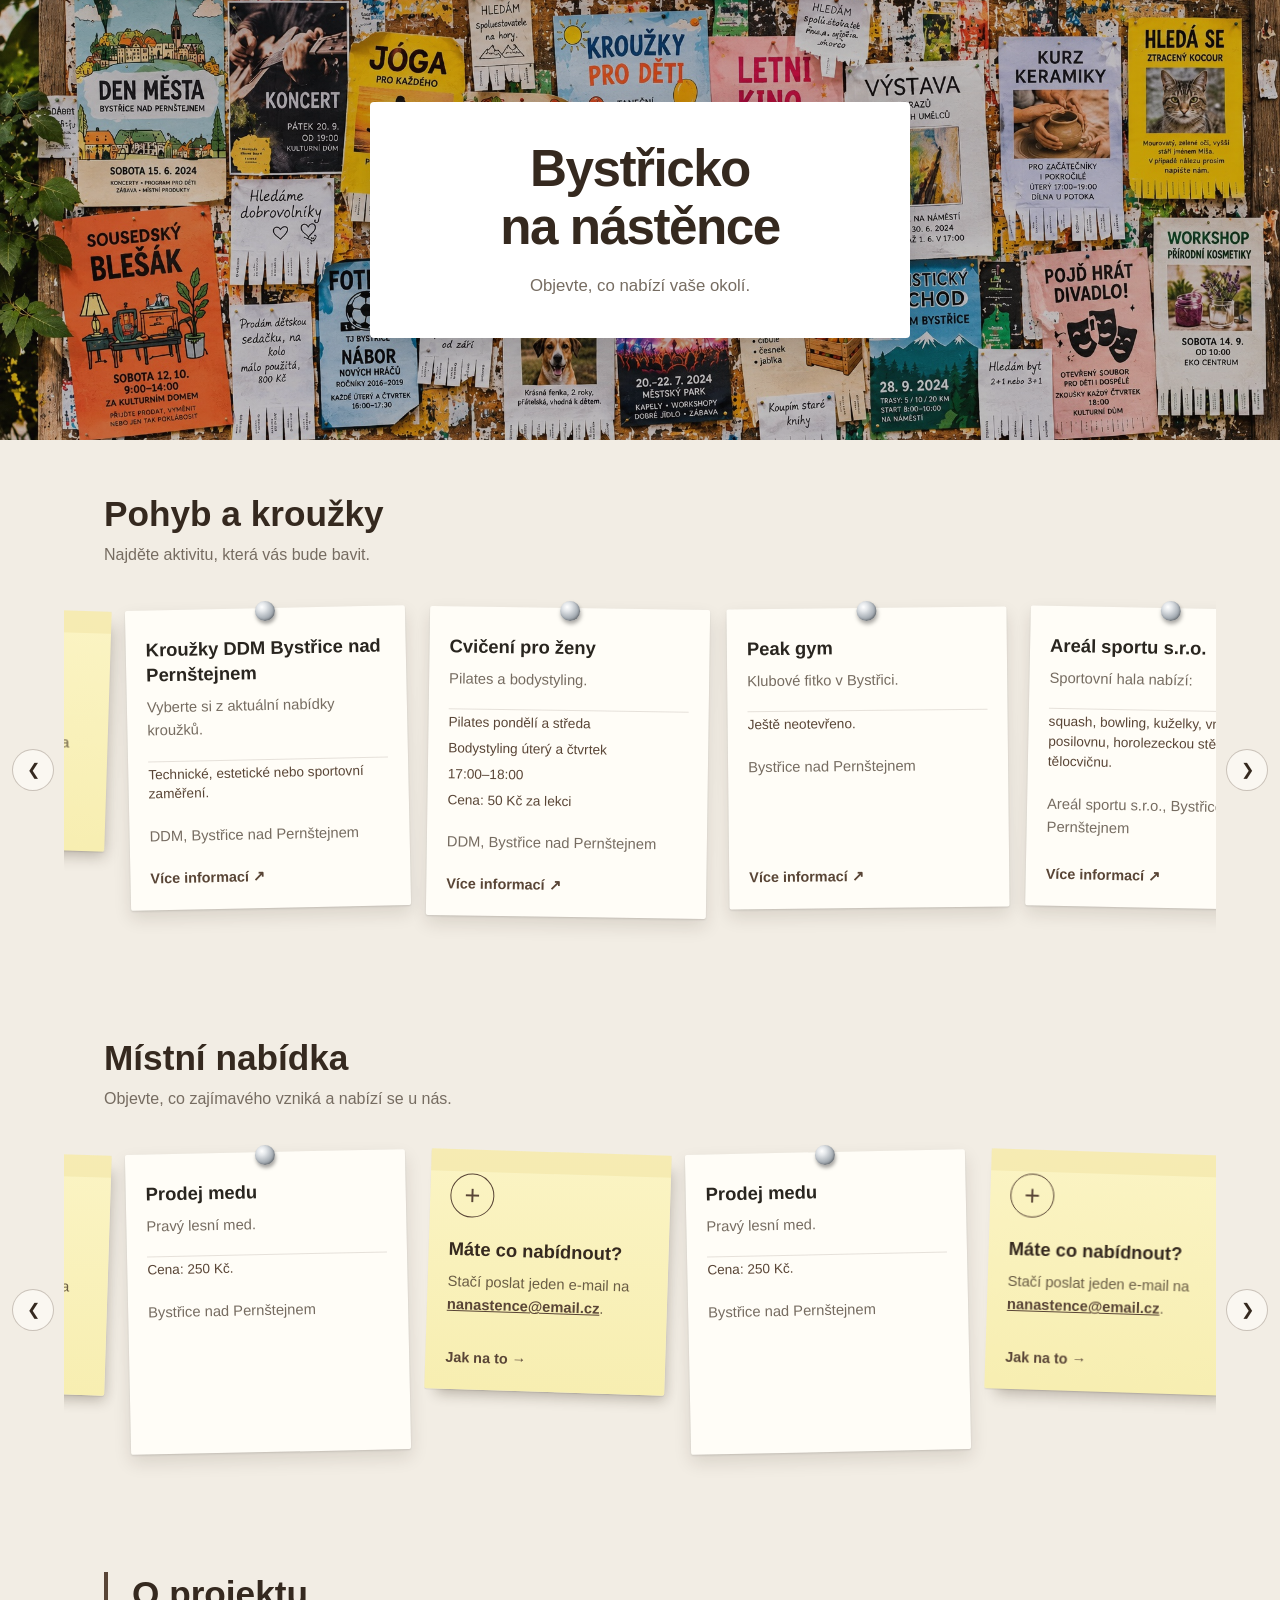
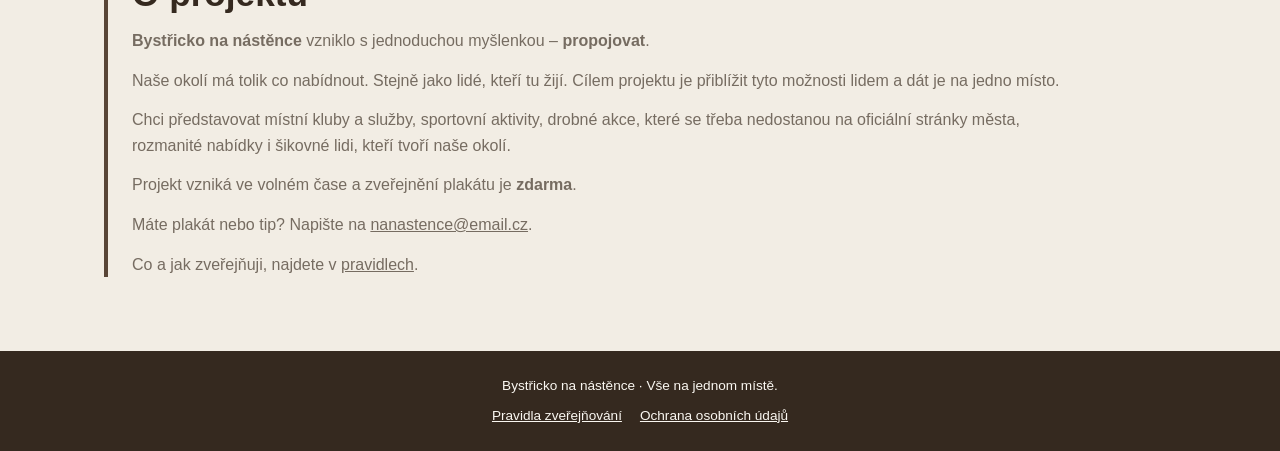
==== index.html @ 29dd614e "Přidán Fit Klokan (Jumping), oprava src v dialogu" ====
<!DOCTYPE html>
<html lang="cs">
<head>
    <meta charset="UTF-8">
    <meta name="viewport" content="width=device-width, initial-scale=1.0">

    <title>Bystřicko na nástěnce | Místní nabídky a aktivity</title>
    <meta name="description" content="Objevte kroužky, pohybové aktivity, akce a místní nabídky na Bystřicku. Vše přehledně na jednom místě.">

    <link rel="stylesheet" href="style.css">
    <script src="data.js" defer></script>
    <script src="script.js" defer></script>
</head>

<body>

    <!-- ÚVODNÍ HLAVIČKA -->
    <header class="hero">
        <div class="hero-content">
            <div class="hero-box">
                <h1>Bystřicko<br>na nástěnce</h1>

                <p>
                    Objevte, co nabízí vaše okolí.
                </p>
            </div>
        </div>
    </header>

    <main>

        <!-- KARUSEL: POHYB A KROUŽKY -->
        <section class="offers-section" aria-labelledby="movement-title">
            <div class="section-heading">
                <h2 id="movement-title">Pohyb a kroužky</h2>
                <p>Najděte aktivitu, která vás bude bavit.</p>
            </div>

                <div class="carousel" data-carousel data-category="pohyb">
                    <button class="carousel-button prev"
                        type="button"
                        aria-label="Předchozí nabídky">
                    &#10094;
                </button>

                <div class="carousel-window">
                    <div class="carousel-track">

                    </div>
                </div>

                <button class="carousel-button next"
                        type="button"
                        aria-label="Další nabídky">
                    &#10095;
                </button>
            </div>
        </section>


        <!-- KARUSEL: MÍSTNÍ NABÍDKA -->
        <section class="offers-section" aria-labelledby="local-title">
            <div class="section-heading">
                <h2 id="local-title">Místní nabídka</h2>
                <p>Objevte, co zajímavého vzniká a nabízí se u nás.</p>
            </div>

            <div class="carousel" data-carousel data-category="nabidka">
                <button class="carousel-button prev"
                        type="button"
                        aria-label="Předchozí nabídky">
                    &#10094;
                </button>

                <div class="carousel-window">
                    <div class="carousel-track">

                    </div>
                </div>

                <button class="carousel-button next"
                        type="button"
                        aria-label="Další nabídky">
                    &#10095;
                </button>
                  </div>
        </section>

        <!-- O PROJEKTU -->
        <section class="about-section" id="o-projektu" aria-labelledby="about-title">
            <div class="about-content">
                <h2 id="about-title">O projektu</h2>
                <p><strong>Bystřicko na nástěnce</strong> vzniklo s jednoduchou myšlenkou – <b>propojovat</b>.</p>
                <p>Naše okolí má tolik co nabídnout. Stejně jako lidé, kteří tu žijí. Cílem projektu je přiblížit tyto možnosti lidem a dát je na jedno místo.</p>
                <p>Chci představovat místní kluby a služby, sportovní aktivity, drobné akce, které se třeba nedostanou na oficiální stránky města, rozmanité nabídky i šikovné lidi, kteří tvoří naše okolí.</p>
                <p>Projekt vzniká ve volném čase a zveřejnění plakátu je <strong>zdarma</strong>.</p>
                <p>Máte plakát nebo tip? Napište na
                <a href="mailto:nanastence@email.cz">nanastence@email.cz</a>.</p>
                <p>Co a jak zveřejňuji, najdete v <a href="pravidla.html">pravidlech</a>.</p>
            </div>
        </section>
        
    </main>

    <footer class="site-footer">
        <p>Bystřicko na nástěnce · Vše na jednom místě.</p>
        <nav class="footer-links" aria-label="Informace o webu">
            <a href="pravidla.html">Pravidla zveřejňování</a>
            <a href="ochrana-udaju.html">Ochrana osobních údajů</a>
        </nav>
    </footer>

    <!-- ZVĚTŠENÝ PLAKÁT -->
    <dialog class="poster-dialog" id="poster-dialog" aria-label="Zvětšený plakát">
        <div class="poster-dialog-inner">
            <button class="poster-close" type="button" aria-label="Zavřít">×</button>
            <img class="poster-dialog-img" alt="">
            <a class="poster-dialog-link" href="" target="_blank" rel="noopener noreferrer">Více informací ↗</a>
        </div>
    </dialog>

</body>
</html>
---- style.css ----
/* ZÁKLADNÍ NASTAVENÍ */

:root {
    --cream: #f2ede4;
    --cream-light: #faf7f1;
    --brown: #594536;
    --brown-dark: #35291f;
    --text: #29251f;
    --muted: #766c61;
    --white: #ffffff;
    --radius: 4px;
}

* {
    box-sizing: border-box;
}

html {
    scroll-behavior: smooth;
}

body {
    margin: 0;
    font-family: Arial, Helvetica, sans-serif;
    color: var(--text);
    background: var(--cream);
    line-height: 1.6;
}

img {
    display: block;
    max-width: 100%;
}

a {
    color: inherit;
}


/* ÚVODNÍ HLAVIČKA */

.hero {
    min-height: 440px;
    background:
        linear-gradient(rgba(30, 24, 19, 0.25), rgba(30, 24, 19, 0.25)),
        url("images/header-posters.jpg") center 45% / cover no-repeat;

    display: flex;
    align-items: center;
    justify-content: center;
    padding: 48px 20px;
}

.hero-content {
    width: 100%;
    max-width: 900px;
    display: flex;
    justify-content: center;
}

.hero-box {
    width: min(100%, 540px);
    background: var(--white);
    padding: 38px 42px;
    text-align: center;
    border-radius: var(--radius);
    box-shadow: 0 10px 35px rgba(0, 0, 0, 0.14);
}

.hero-box h1 {
    margin: 0 0 18px;
    color: var(--brown-dark);
    font-size: clamp(2rem, 5vw, 3.2rem);
    line-height: 1.12;
    letter-spacing: -1.5px;
}

.hero-box p {
    margin: 0;
    color: var(--muted);
    font-size: 1.05rem;
}


/* SEKCE A NADPISY */

.offers-section {
    padding: 52px 0 36px;
    background: var(--cream);
}

.section-heading {
    max-width: 1200px;
    margin: 0 auto 24px;
    padding: 0 64px;
}

.section-heading h2 {
    margin: 0 0 6px;
    font-size: clamp(1.6rem, 3vw, 2.2rem);
    line-height: 1.25;
    color: var(--brown-dark);
}

.section-heading p {
    margin: 0;
    color: var(--muted);
}


/* KARUSEL */

.carousel {
    position: relative;
    max-width: 1440px;
    margin: 0 auto;
    padding: 0 64px;
}

.carousel-window {
    overflow: hidden;
}

.carousel-track {
    display: flex;
    gap: 20px;
    align-items: flex-start;
    padding: 16px 0 32px;
    transition: transform 0.4s ease;
    will-change: transform;
}

/* KARTY NABÍDEK */

.offer-card {
    position: relative;
    isolation: isolate;
    flex: 0 0 280px;
    min-width: 0;
    background: #fffdf7;
    border-radius: 2px;
    box-shadow:
        0 1px 2px rgba(0, 0, 0, 0.12),
        0 8px 18px rgba(40, 25, 10, 0.12);
    overflow: visible;
    display: flex;
    flex-direction: column;
    transform: rotate(var(--tilt, 0deg));
    transition: transform 0.2s ease;
}

.offer-card:hover {
    transform: rotate(0deg) translateY(-3px);
}

.poster-open img {
    display: block;
    width: 100%;
    height: auto;
    max-height: 440px;
    object-fit: contain;
    border-radius: 2px;
}

.offer-info {
    position: relative;
    z-index: 1;
    padding: 20px;
    display: flex;
    flex: 1;
    flex-direction: column;
    align-items: flex-start;
}

.offer-info h3,
.add-card h3 {
    margin: 0 0 8px;
    font-size: 1.15rem;
    line-height: 1.35;
}

.offer-info p,
.add-card p {
    margin: 0 0 18px;
    color: var(--muted);
    font-size: 0.92rem;
}

/* DOPLŇUJÍCÍ INFORMACE */
.offer-details {
    list-style: none;
    margin: 0 0 18px;
    padding: 0;
    border-top: 1px solid rgba(89, 69, 54, 0.15);
    width: 100%;
}

.offer-details li {
    padding: 3px 0;
    color: var(--brown);
    font-size: 0.85rem;
    line-height: 1.45;
}

.offer-link {
    margin-top: auto;
    color: var(--brown);
    font-weight: 700;
    text-decoration: none;
    font-size: 0.9rem;
}

.offer-link:hover {
    text-decoration: underline;
}


/* KARTA PRO PŘIDÁNÍ NABÍDKY */

.add-card {
    --tilt: 1.8deg;
    flex-basis: 240px;
    align-self: flex-start;
    min-height: 240px;
    padding: 24px 20px 20px;
    justify-content: center;
    background: linear-gradient(to bottom, #fbf4c4 0%, #f7eeb1 100%);
    box-shadow:
        0 1px 1px rgba(0, 0, 0, 0.10),
        6px 10px 14px -6px rgba(40, 25, 10, 0.30);
}

/* Lepicí proužek nahoře – o odstín tmavší */
.add-card::before {
    content: "";
    position: absolute;
    top: 0;
    left: 0;
    right: 0;
    height: 22px;
    background: rgba(200, 175, 60, 0.12);
    pointer-events: none;
}

.add-card h3 {
    color: var(--brown-dark);
}

.add-card p {
    color: #6a5d45;
}

.add-card .offer-link {
    color: var(--brown);
}

.add-card p a {
    color: var(--brown);
    font-weight: 700;
}

.add-symbol {
    width: 44px;
    height: 44px;
    display: grid;
    place-items: center;
    margin-bottom: 20px;
    border: 1px solid var(--brown);
    border-radius: 50%;
    color: var(--brown);
    font-size: 1.7rem;
    line-height: 1;
}


/* BOČNÍ TLAČÍTKA */

.carousel-button {
    position: absolute;
    top: 50%;
    z-index: 2;
    transform: translateY(-50%);
    width: 42px;
    height: 42px;
    border: 1px solid rgba(89, 69, 54, 0.3);
    border-radius: 50%;
    background: var(--cream-light);
    color: var(--brown-dark);
    font-size: 1rem;
    cursor: pointer;
    display: grid;
    place-items: center;
    transition: background 0.2s, color 0.2s;
}

.carousel-button:hover {
    background: var(--brown);
    color: var(--white);
}

.carousel-button.prev {
    left: 12px;
}

.carousel-button.next {
    right: 12px;
}

.carousel-button:focus-visible,
.offer-link:focus-visible {
    outline: 3px solid #98724d;
    outline-offset: 3px;
}

/* O PROJEKTU */

.about-section {
    max-width: 1200px;
    margin: 0 auto;
    padding: 52px 64px 60px;
}

.about-section h2 {
    margin: 0 0 12px;
    font-size: clamp(1.6rem, 3vw, 2.2rem);
    line-height: 1.25;
    color: var(--brown-dark);
}

.about-section p {
    max-width: 105ch;
    margin: 0 0 14px;
    color: var(--muted);
}
.about-content {
    border-left: 4px solid var(--brown);
    padding-left: 24px;
}

/* TEXTOVÉ STRÁNKY (pravidla, ochrana údajů) */

.page-header {
    padding: 18px 20px;
    background: var(--brown-dark);
}

.page-header a {
    color: var(--cream-light);
    font-weight: 700;
    text-decoration: none;
}

.page-header a:hover {
    text-decoration: underline;
}

.page-header a:focus-visible {
    outline: 3px solid #98724d;
    outline-offset: 3px;
}

.text-page {
    max-width: 1200px;
    margin: 0 auto;
    padding: 52px 64px 60px;
}

.text-page h1 {
    margin: 0 0 18px;
    font-size: clamp(1.8rem, 4vw, 2.6rem);
    line-height: 1.2;
    color: var(--brown-dark);
}

.text-page h2 {
    margin: 32px 0 8px;
    font-size: 1.25rem;
    line-height: 1.3;
    color: var(--brown-dark);
}

.text-page h3 {
    margin: 20px 0 6px;
    font-size: 1.05rem;
    color: var(--brown);
}

.text-page p,
.text-page li {
    max-width: 105ch;
    color: var(--muted);
}

.text-page p {
    margin: 0 0 14px;
}

.text-page ul {
    margin: 0 0 14px;
    padding-left: 20px;
}


/* PATIČKA */

.site-footer {
    padding: 24px 20px;
    text-align: center;
    background: var(--brown-dark);
    color: var(--cream-light);
    font-size: 0.85rem;
}

.site-footer p {
    margin: 0;
}

.footer-links {
    margin-top: 8px;
    display: flex;
    flex-wrap: wrap;
    justify-content: center;
    gap: 6px 18px;
}

.footer-links a {
    color: var(--cream-light);
}

.footer-links a:focus-visible {
    outline: 3px solid #98724d;
    outline-offset: 3px;
}


/* MOBILNÍ ZOBRAZENÍ */

@media (max-width: 650px) {
    .hero {
        min-height: 380px;
        padding: 28px 18px;
    }

    .hero-box {
        padding: 30px 22px;
    }

    .hero-box h1 {
        letter-spacing: -0.8px;
    }

    .offers-section {
        padding: 36px 0 24px;
    }

    .section-heading {
        padding: 0 20px;
        margin-bottom: 18px;
    }

    .about-section {
        padding: 36px 20px 44px;
    }

    .text-page {
        padding: 36px 20px 44px;
    }

    .carousel {
        padding: 0 20px;
    }

    .carousel-track {
        gap: 14px;
    }

    .offer-card {
        flex-basis: min(78vw, 280px);
    }

    /* Na mobilu se nabídky posouvají prstem. */
    .carousel-button {
        display: none;
    }
}

@media (prefers-reduced-motion: reduce) {
    html {
        scroll-behavior: auto;
    }

    .carousel-track {
        transition: none;
    }

    .offer-card {
        transition: none;
    }
}


/* =====================================
   LÍSTKY ZE ŠABLONY
===================================== */

/* Když nabídka nemá vlastní obrázek */
.offer-card:not(.add-card):not(:has(img)) {
    min-height: 300px;
}

/* Stříbrný připínáček – jen lístky ze šablony (bez obrázku) */
.offer-card:not(.add-card):not(:has(img))::before {
    content: "";
    position: absolute;
    z-index: 2;
    top: -7px;
    left: 50%;
    width: 20px;
    height: 20px;
    margin-left: -10px;
    border-radius: 50%;
    background: radial-gradient(circle at 35% 30%,
        #ffffff 0%,
        #e4e7ea 22%,
        #a9b0b7 58%,
        #6d747b 100%);
    box-shadow:
        1px 3px 4px rgba(0, 0, 0, 0.35),
        inset -1px -1px 2px rgba(0, 0, 0, 0.25);
    pointer-events: none;
}

/* Trochu víc místa nahoře, aby připínáček nepřekrýval nadpis */
.offer-card:not(.add-card):not(:has(img)) .offer-info {
    padding-top: 28px;
}

/* =====================================
   HOTOVÉ PLAKÁTY (karta s obrázkem)
===================================== */

/* U plakátu se text karty neukazuje – je na plakátu.
   Odkaz bude ve zvětšení. */
.offer-card:has(img) .offer-info {
    display: none;
}

/* Izolepa přes horní rohy */
.offer-card:has(img)::before,
.offer-card:has(img)::after {
    content: "";
    position: absolute;
    z-index: 2;
    top: 4px;
    width: 74px;
    height: 24px;
    background: rgba(255, 252, 235, 0.62);
    box-shadow: 0 1px 2px rgba(0, 0, 0, 0.12);
    pointer-events: none;
}

.offer-card:has(img)::before {
    left: -18px;
    transform: rotate(-35deg);
}

.offer-card:has(img)::after {
    right: -18px;
    transform: rotate(35deg);
}

/* Plakát jako tlačítko – bez vzhledu tlačítka */
.poster-open {
    display: block;
    width: 100%;
    padding: 0;
    border: 0;
    background: none;
    cursor: zoom-in;
}

.poster-open:focus-visible {
    outline: 3px solid #98724d;
    outline-offset: 3px;
}


/* =====================================
   ZVĚTŠENÝ PLAKÁT
===================================== */

.poster-dialog {
    padding: 0;
    border: 0;
    background: transparent;
    overflow: visible;
}

.poster-dialog::backdrop {
    background: rgba(30, 24, 19, 0.85);
}

.poster-dialog-inner {
    position: relative;
    display: flex;
    flex-direction: column;
    align-items: center;
    gap: 14px;
}

.poster-dialog-img {
    display: block;
    width: auto;
    height: auto;
    max-width: 92vw;
    max-height: 80vh;
    border-radius: 2px;
    box-shadow: 0 10px 40px rgba(0, 0, 0, 0.5);
}

.poster-dialog-link {
    color: var(--cream-light);
    font-weight: 700;
    text-decoration: none;
}

.poster-dialog-link:hover {
    text-decoration: underline;
}

.poster-close {
    position: absolute;
    top: -14px;
    right: -14px;
    z-index: 1;
    width: 40px;
    height: 40px;
    border: 0;
    border-radius: 50%;
    background: var(--cream-light);
    color: var(--brown-dark);
    font-size: 1.6rem;
    line-height: 1;
    cursor: pointer;
    box-shadow: 0 2px 8px rgba(0, 0, 0, 0.3);
}

.poster-close:focus-visible,
.poster-dialog-link:focus-visible {
    outline: 3px solid #98724d;
    outline-offset: 3px;
}
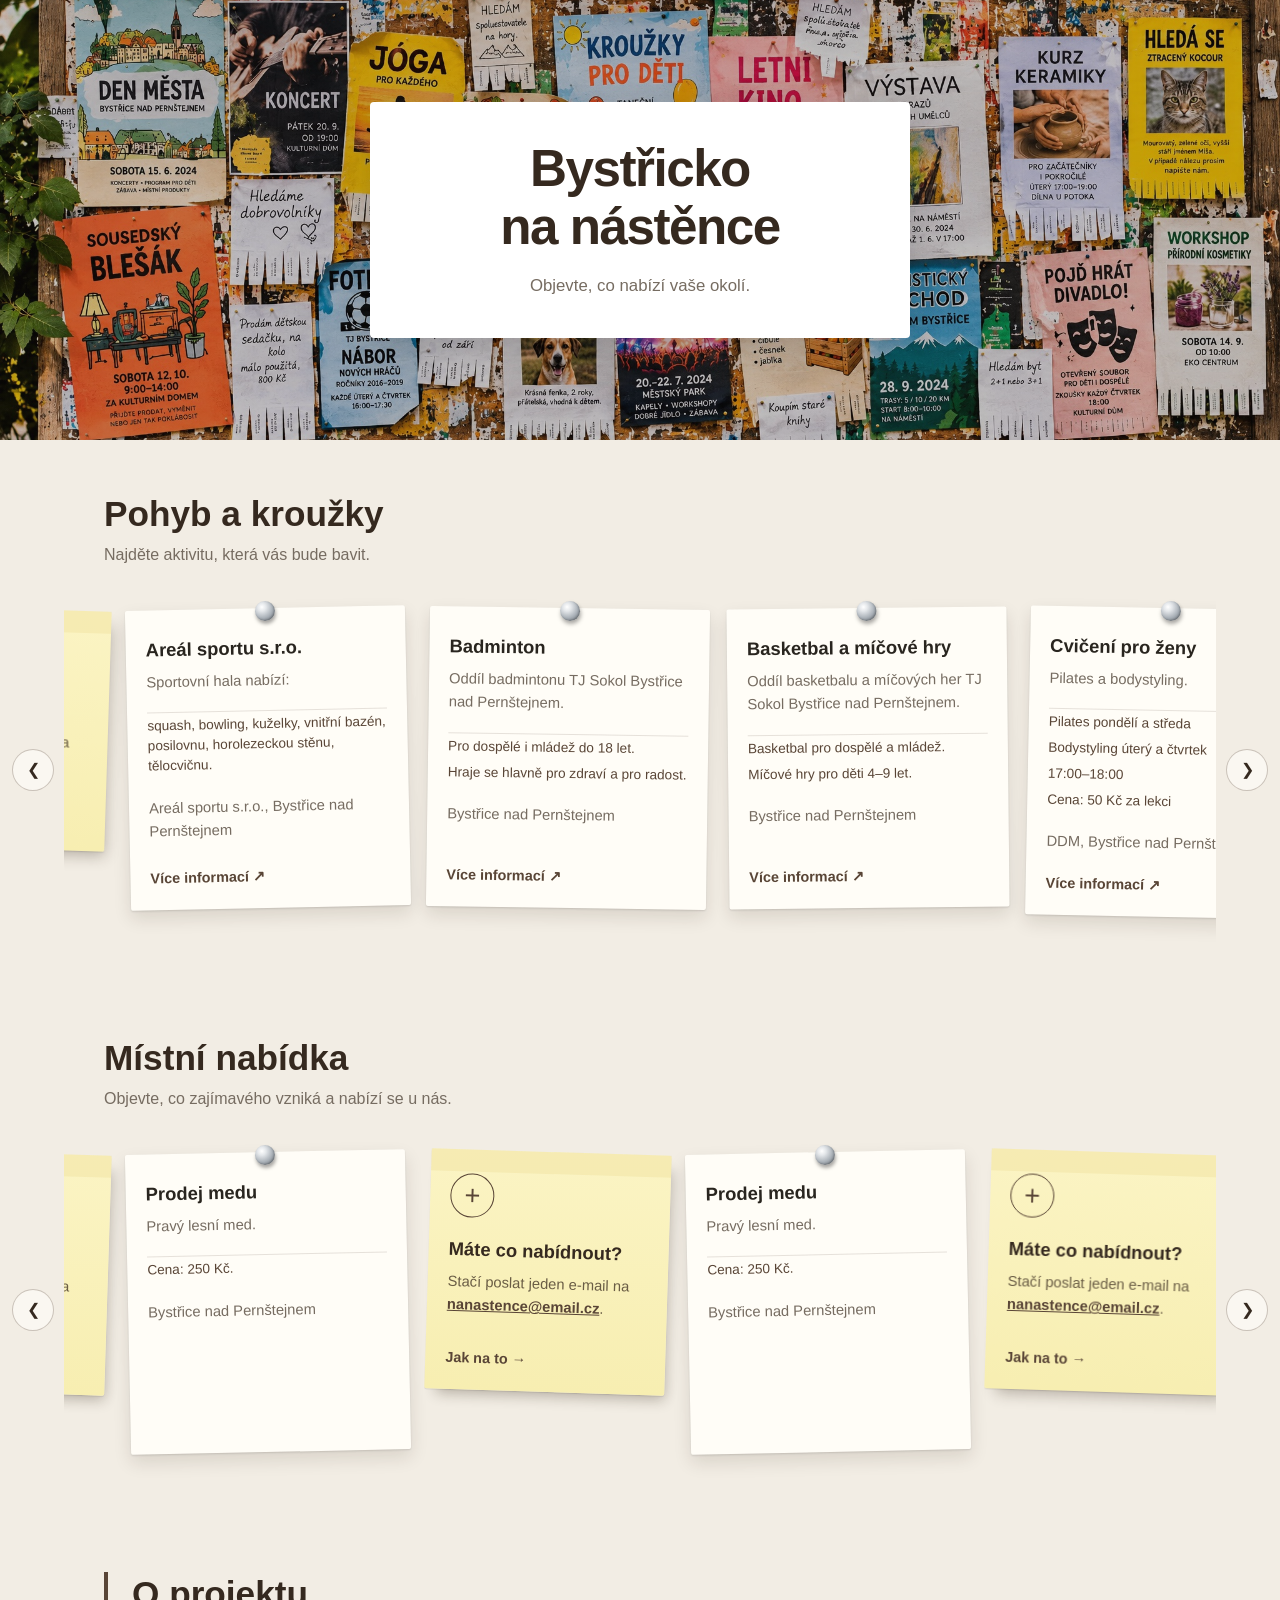
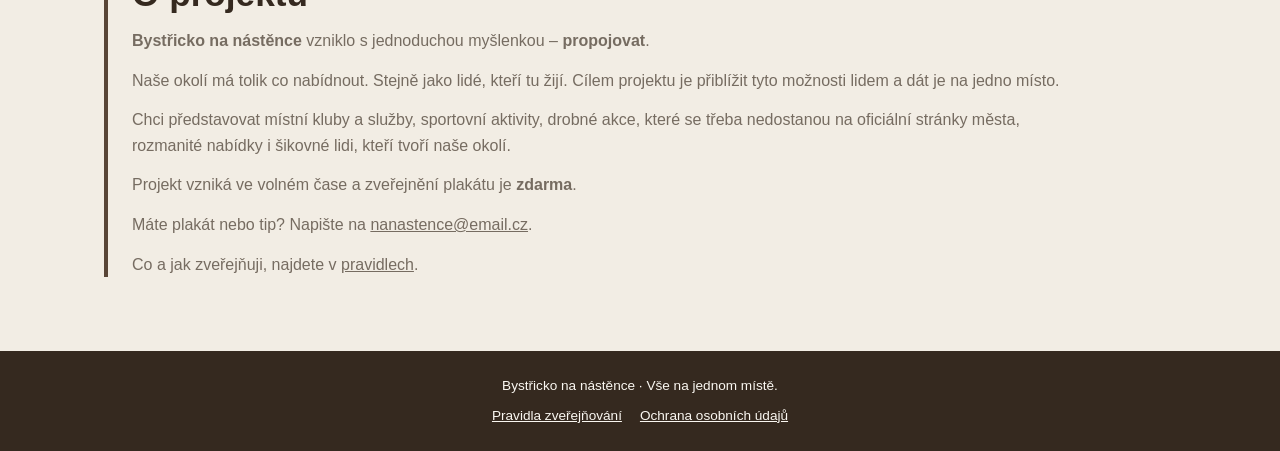
==== commit e4d27c67: "Řazení lístků podle abecedy, připíchnuté akce navrch, titulek a popis pro vyhledávače" ====
--- a/index.html
+++ b/index.html
@@ -4,9 +4,9 @@
 <head>
     <meta charset="UTF-8">
     <meta name="viewport" content="width=device-width, initial-scale=1.0">
-
-    <title>Bystřicko na nástěnce | Místní nabídky a aktivity</title>
-    <meta name="description" content="Objevte kroužky, pohybové aktivity, akce a místní nabídky na Bystřicku. Vše přehledně na jednom místě.">
+   
+    <title>Bystřicko na nástěnce | Kroužky, sport a akce v Bystřici nad Pernštejnem</title>
+    <meta name="description" content="Kroužky pro děti, sport, cvičení, akce a místní nabídky z Bystřice nad Pernštejnem a okolí. Přehledně na jednom místě, s odkazy na pořadatele.">
 
     <link rel="stylesheet" href="style.css">
     <script src="data.js" defer></script>
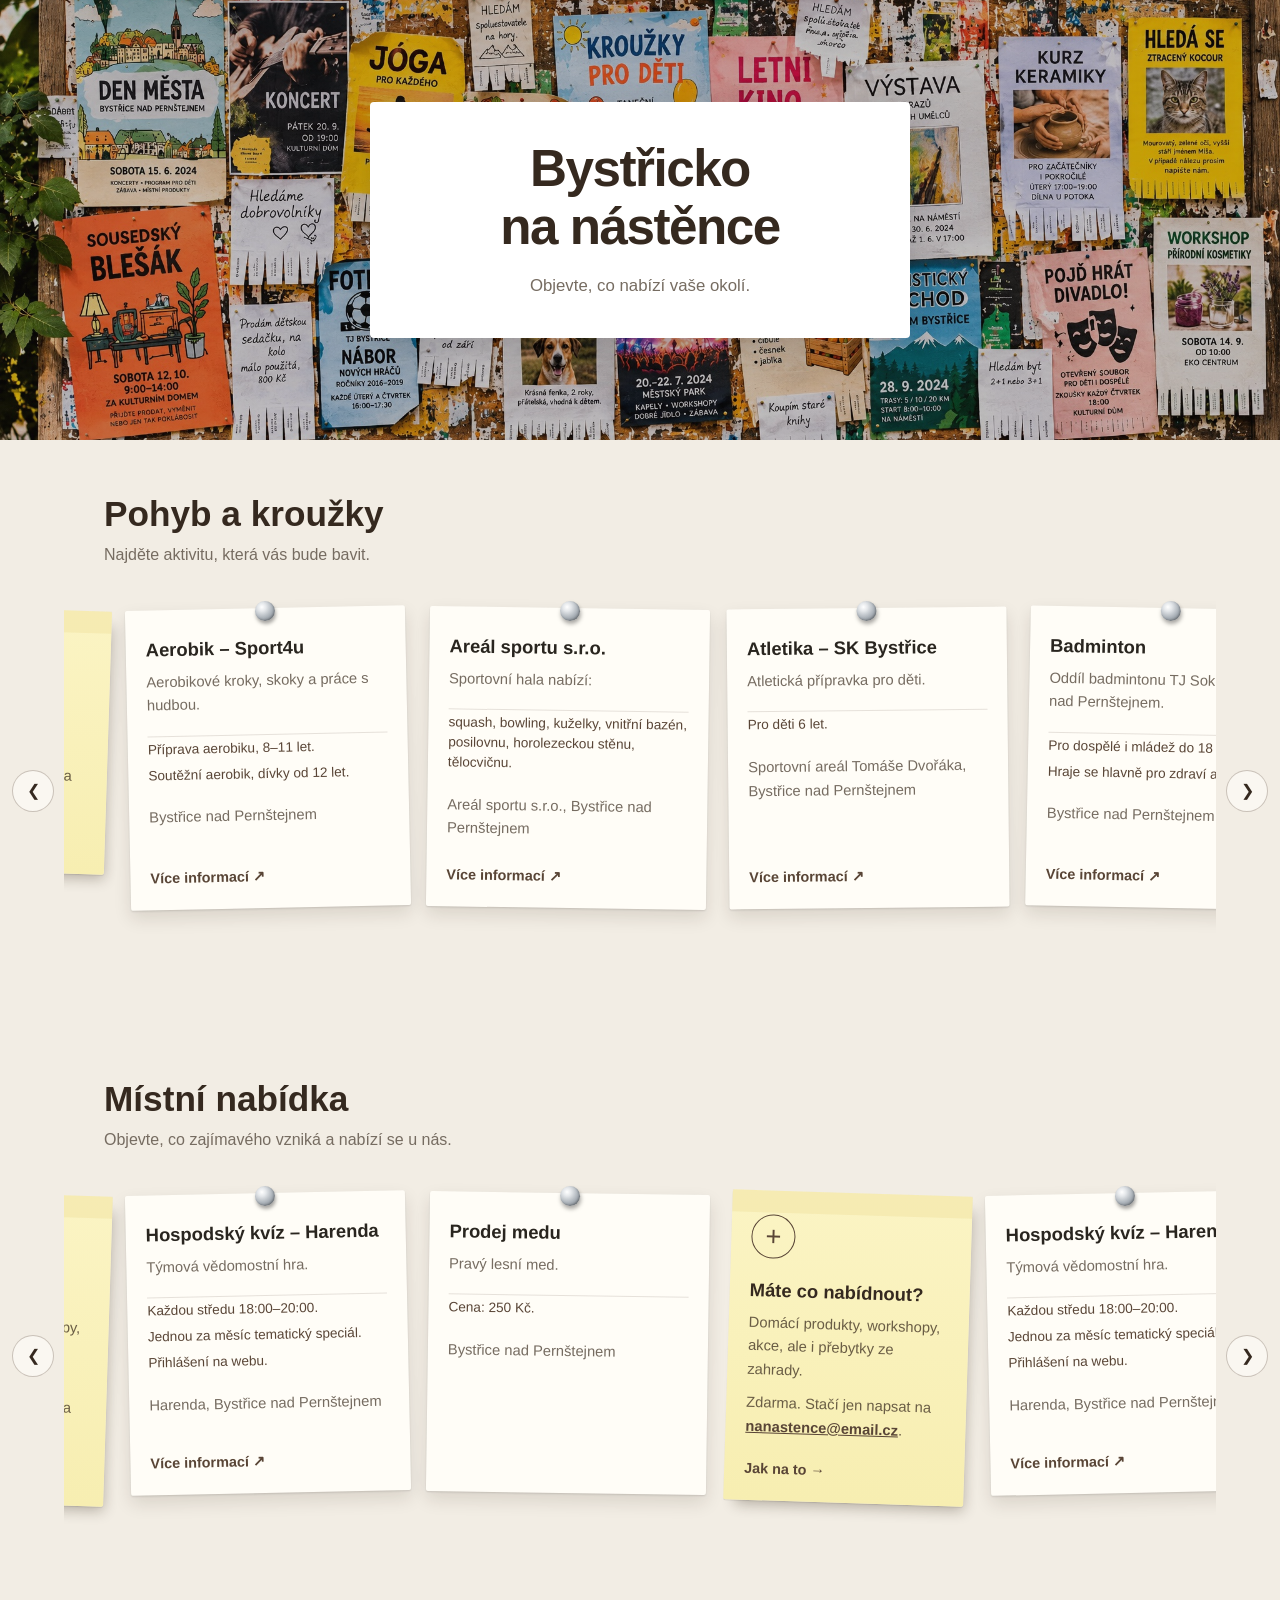
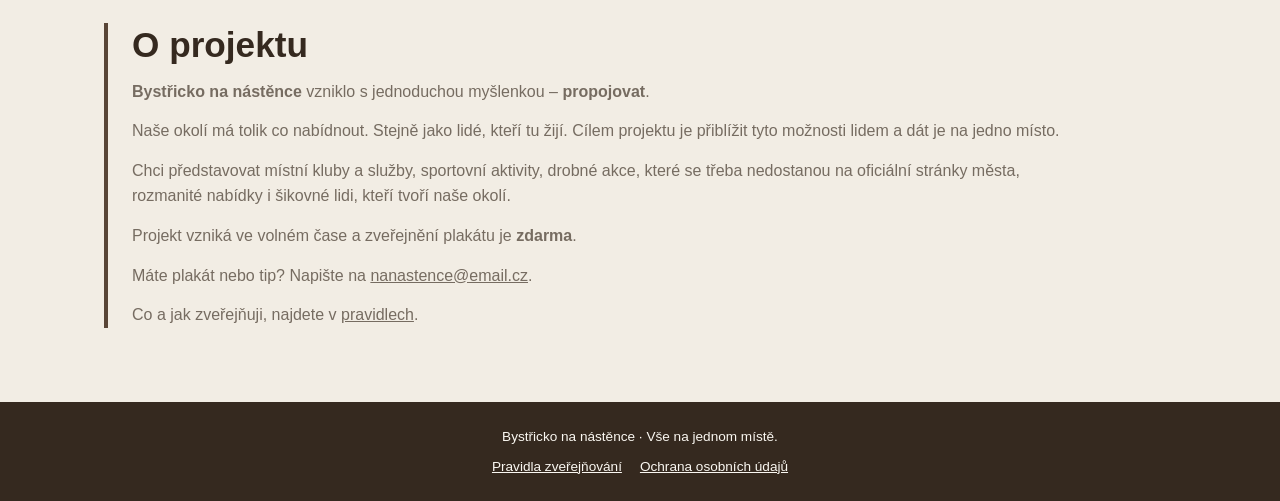
==== commit 912e97a6: "Ověření pro Seznam Webmaster" ====
--- a/index.html
+++ b/index.html
@@ -6,6 +6,9 @@
     <meta name="viewport" content="width=device-width, initial-scale=1.0">
    
     <title>Bystřicko na nástěnce | Kroužky, sport a akce v Bystřici nad Pernštejnem</title>
+    
+    <meta name="seznam-wmt" content="71VeZ8FSpeU3fTEspm9cek5UNew5AErh" />
+    
     <meta name="description" content="Kroužky pro děti, sport, cvičení, akce a místní nabídky z Bystřice nad Pernštejnem a okolí. Přehledně na jednom místě, s odkazy na pořadatele.">
 
     <link rel="stylesheet" href="style.css">
--- a/style.css
+++ b/style.css
@@ -249,6 +249,10 @@
 
 .add-card p {
     color: #6a5d45;
+}
+
+.add-card .add-examples {
+    margin-bottom: 10px;
 }
 
 .add-card .offer-link {
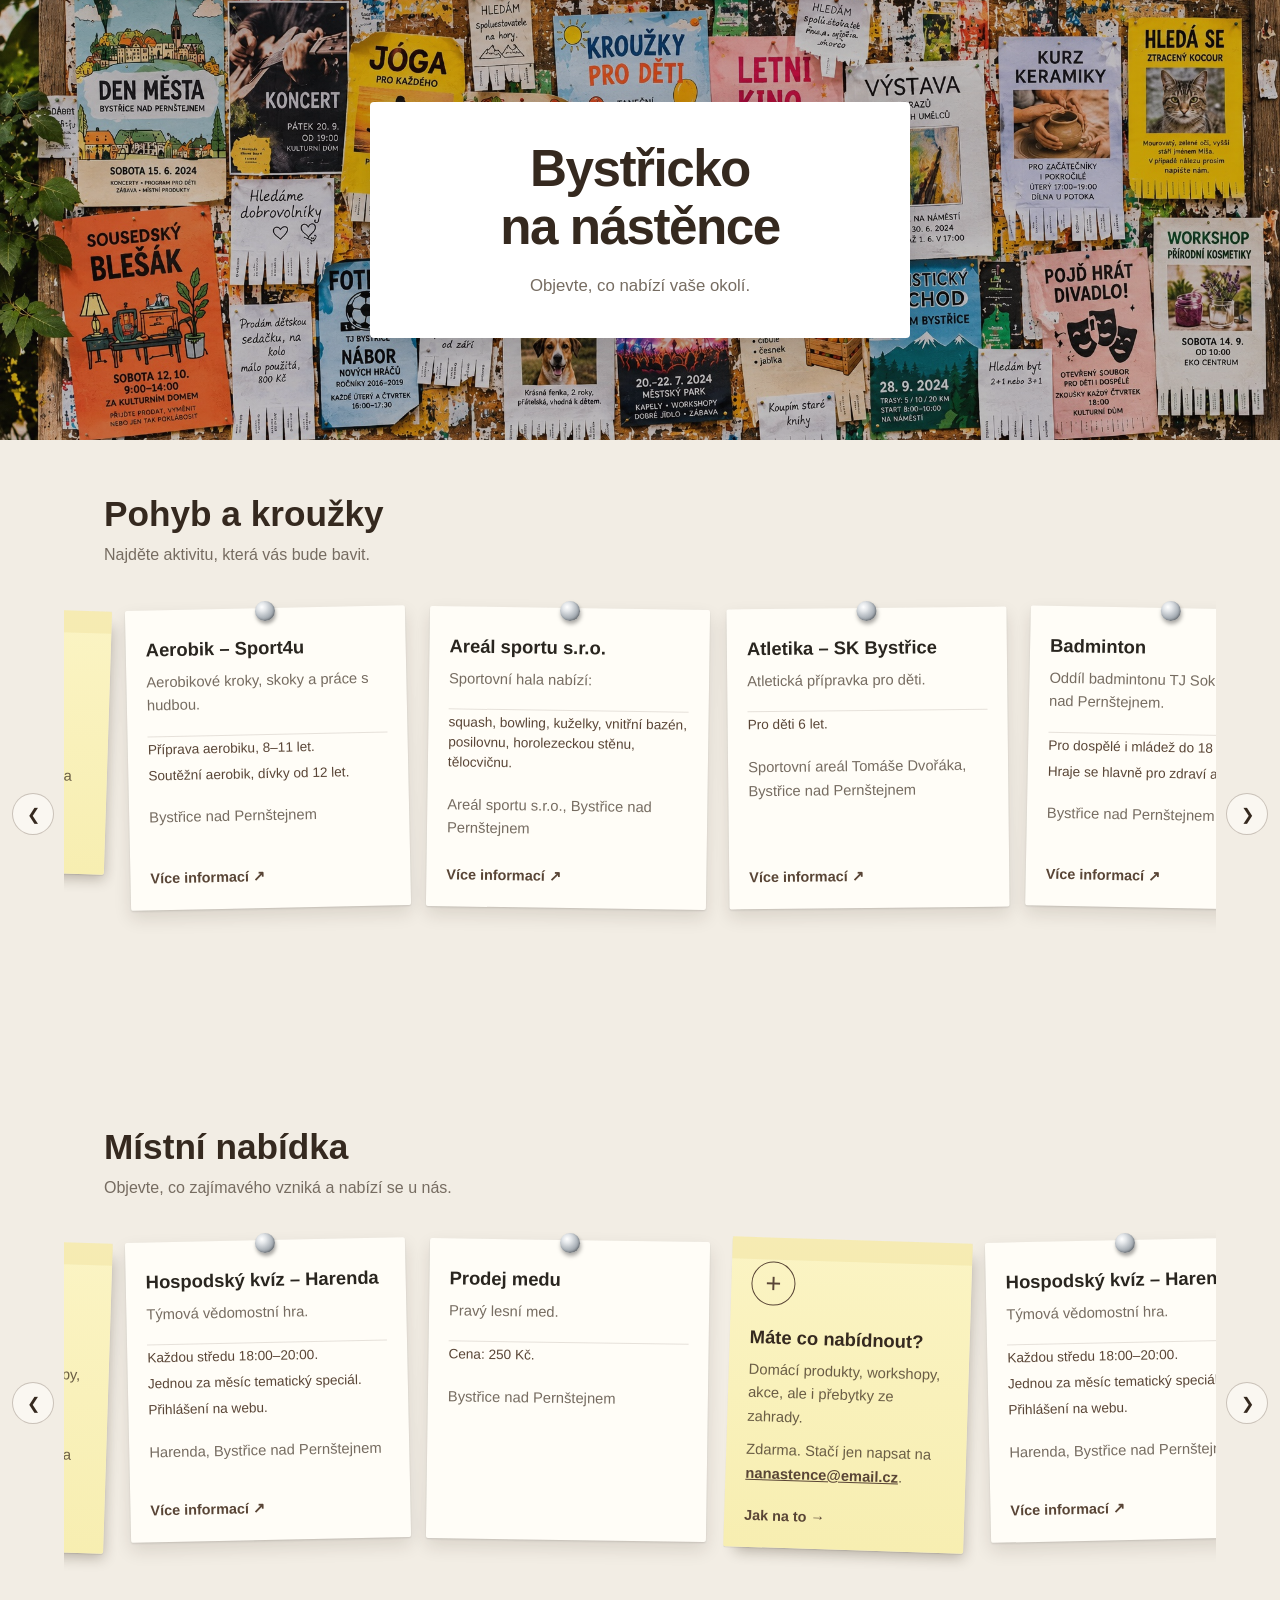
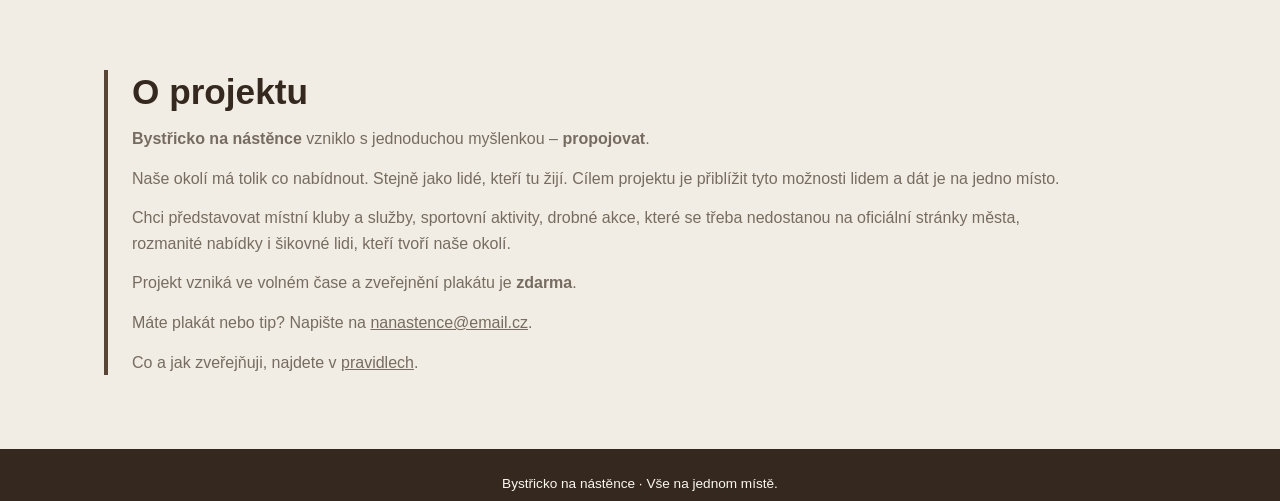
==== commit 29584ffb: "Náhled při sdílení (Open Graph)" ====
--- a/index.html
+++ b/index.html
@@ -10,6 +10,18 @@
     <meta name="seznam-wmt" content="71VeZ8FSpeU3fTEspm9cek5UNew5AErh" />
     
     <meta name="description" content="Kroužky pro děti, sport, cvičení, akce a místní nabídky z Bystřice nad Pernštejnem a okolí. Přehledně na jednom místě, s odkazy na pořadatele.">
+
+    <!-- Náhled při sdílení odkazu (Facebook, Messenger, WhatsApp…) -->
+    <meta property="og:type" content="website">
+    <meta property="og:site_name" content="Bystřicko na nástěnce">
+    <meta property="og:title" content="Bystřicko na nástěnce">
+    <meta property="og:description" content="Kroužky, sport, workshopy a místní akce z Bystřice nad Pernštejnem a okolí na jednom místě.">
+    <meta property="og:url" content="https://nanastence.cz/">
+    <meta property="og:image" content="https://nanastence.cz/images/og-nanastence.jpg">
+    <meta property="og:image:width" content="1200">
+    <meta property="og:image:height" content="630">
+    <meta property="og:image:alt" content="Nástěnka plná plakátů s nápisem Bystřicko na nástěnce">
+    <meta property="og:locale" content="cs_CZ">
 
     <link rel="stylesheet" href="style.css">
     <script src="data.js" defer></script>
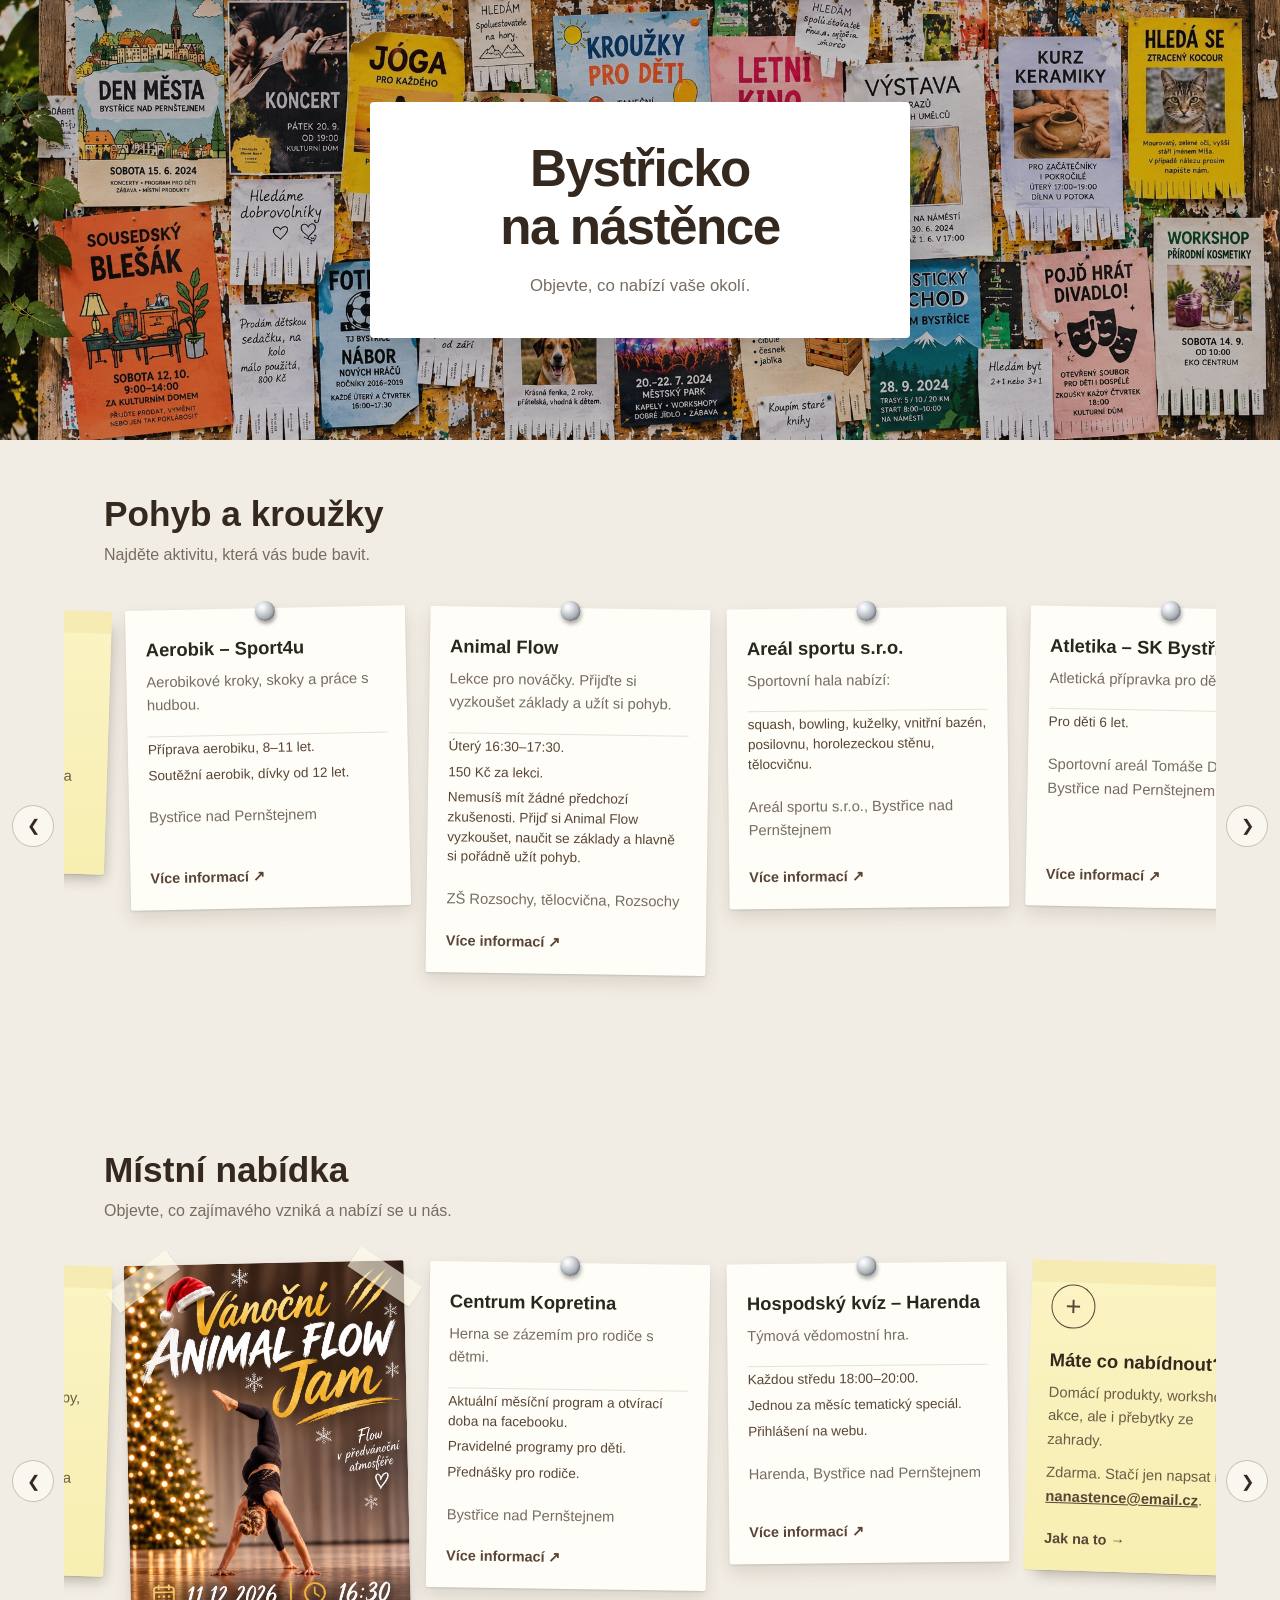
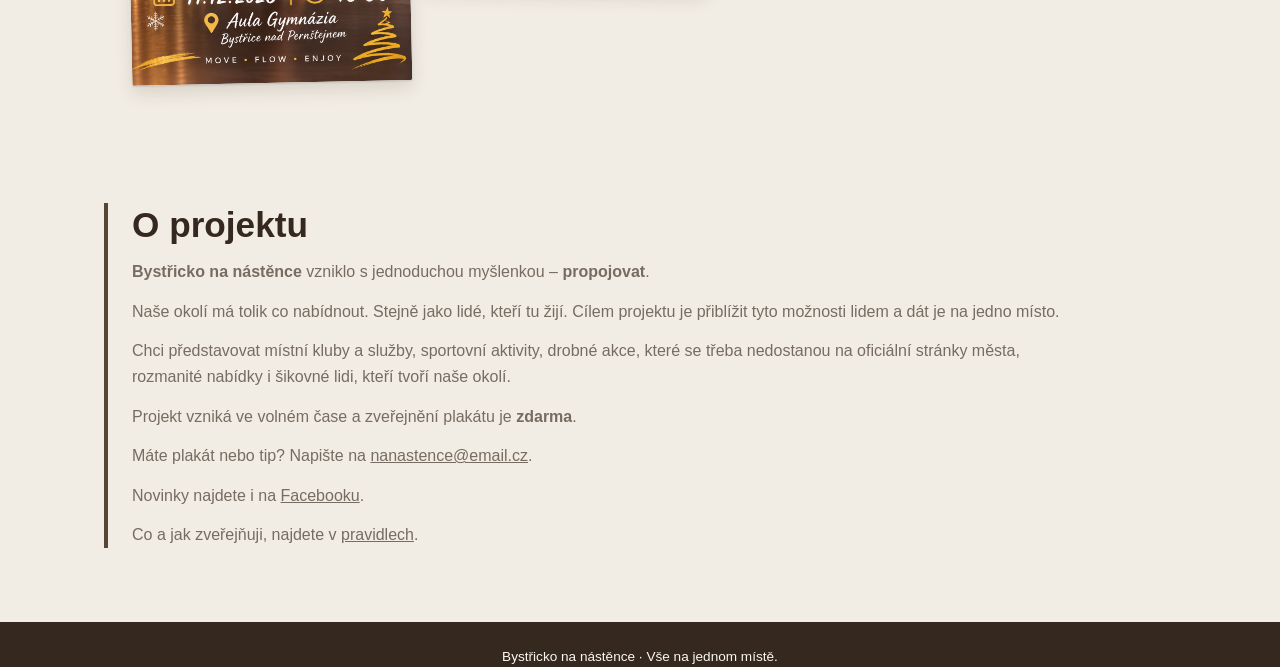
==== commit 2bd69614: "Odkaz na Facebookovou stránku v paticce a O projektu" ====
--- a/index.html
+++ b/index.html
@@ -112,6 +112,9 @@
                 <p>Projekt vzniká ve volném čase a zveřejnění plakátu je <strong>zdarma</strong>.</p>
                 <p>Máte plakát nebo tip? Napište na
                 <a href="mailto:nanastence@email.cz">nanastence@email.cz</a>.</p>
+                <p>Novinky najdete i na
+                <a href="https://www.facebook.com/profile.php?id=61596601360703" target="_blank" rel="noopener">Facebooku</a>.</p>
+
                 <p>Co a jak zveřejňuji, najdete v <a href="pravidla.html">pravidlech</a>.</p>
             </div>
         </section>
@@ -123,6 +126,7 @@
         <nav class="footer-links" aria-label="Informace o webu">
             <a href="pravidla.html">Pravidla zveřejňování</a>
             <a href="ochrana-udaju.html">Ochrana osobních údajů</a>
+            <a href="https://www.facebook.com/profile.php?id=61596601360703" target="_blank" rel="noopener">Facebook</a>
         </nav>
     </footer>
 
@@ -134,6 +138,9 @@
             <a class="poster-dialog-link" href="" target="_blank" rel="noopener noreferrer">Více informací ↗</a>
         </div>
     </dialog>
-
+    
+<!-- Měření návštěvnosti bez cookies (GoatCounter) -->    
+<script data-goatcounter="https://nanastence.goatcounter.com/count"
+        async src="//gc.zgo.at/count.js"></script>
 </body>
 </html>
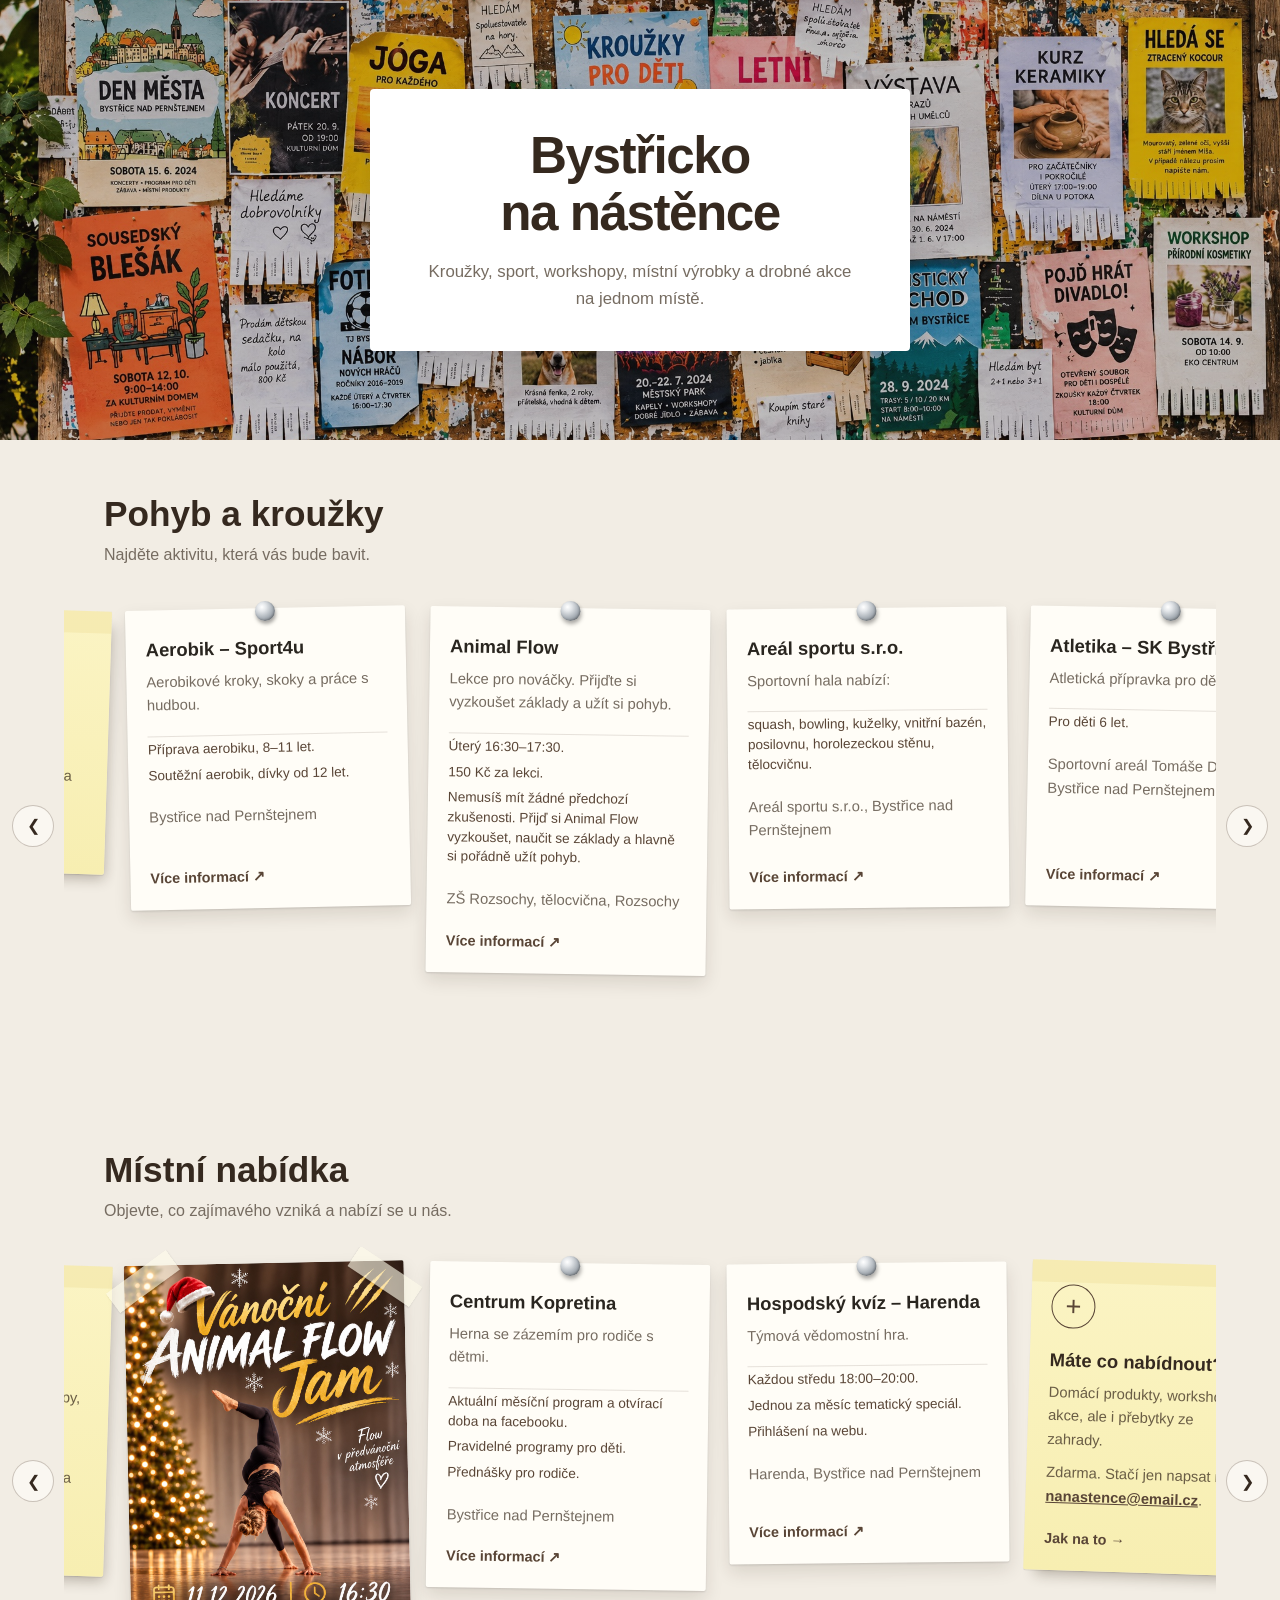
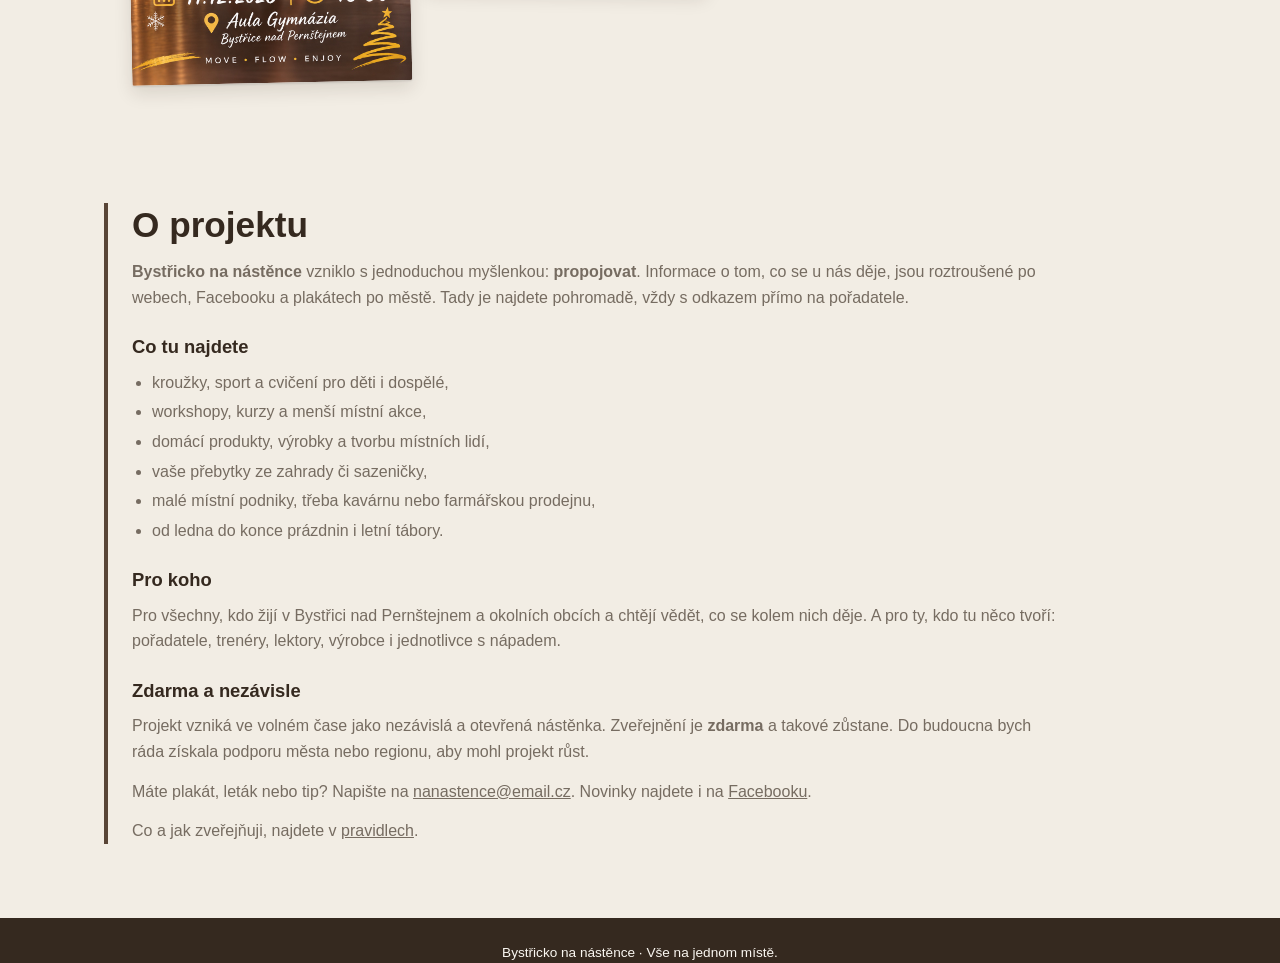
==== commit 36811ec2: "popis o projektu" ====
--- a/index.html
+++ b/index.html
@@ -36,9 +36,8 @@
             <div class="hero-box">
                 <h1>Bystřicko<br>na nástěnce</h1>
 
-                <p>
-                    Objevte, co nabízí vaše okolí.
-                </p>
+                <p>Kroužky, sport, workshopy, místní výrobky a drobné akce <br>na jednom místě.</p>
+
             </div>
         </div>
     </header>
@@ -106,19 +105,38 @@
         <section class="about-section" id="o-projektu" aria-labelledby="about-title">
             <div class="about-content">
                 <h2 id="about-title">O projektu</h2>
-                <p><strong>Bystřicko na nástěnce</strong> vzniklo s jednoduchou myšlenkou – <b>propojovat</b>.</p>
-                <p>Naše okolí má tolik co nabídnout. Stejně jako lidé, kteří tu žijí. Cílem projektu je přiblížit tyto možnosti lidem a dát je na jedno místo.</p>
-                <p>Chci představovat místní kluby a služby, sportovní aktivity, drobné akce, které se třeba nedostanou na oficiální stránky města, rozmanité nabídky i šikovné lidi, kteří tvoří naše okolí.</p>
-                <p>Projekt vzniká ve volném čase a zveřejnění plakátu je <strong>zdarma</strong>.</p>
-                <p>Máte plakát nebo tip? Napište na
-                <a href="mailto:nanastence@email.cz">nanastence@email.cz</a>.</p>
-                <p>Novinky najdete i na
-                <a href="https://www.facebook.com/profile.php?id=61596601360703" target="_blank" rel="noopener">Facebooku</a>.</p>
+                <p><strong>Bystřicko na nástěnce</strong> vzniklo s jednoduchou myšlenkou: <b>propojovat</b>.
+                   Informace o tom, co se u nás děje, jsou roztroušené po webech, Facebooku a plakátech po městě.
+                   Tady je najdete pohromadě, vždy s odkazem přímo na pořadatele.</p>
 
+                <h3>Co tu najdete</h3>
+                <ul>
+                    <li>kroužky, sport a cvičení pro děti i dospělé,</li>
+                    <li>workshopy, kurzy a menší místní akce,</li>
+                    <li>domácí produkty, výrobky a tvorbu místních lidí,</li>
+                    <li>vaše přebytky ze zahrady či sazeničky,</li>
+                    <li>malé místní podniky, třeba kavárnu nebo farmářskou prodejnu,</li>
+                    <li>od ledna do konce prázdnin i letní tábory.</li>
+                </ul>
+
+                <h3>Pro koho</h3>
+                <p>Pro všechny, kdo žijí v Bystřici nad Pernštejnem a okolních obcích a chtějí vědět,
+                   co se kolem nich děje. A pro ty, kdo tu něco tvoří: pořadatele, trenéry, lektory,
+                   výrobce i jednotlivce s nápadem.</p>
+
+                <h3>Zdarma a nezávisle</h3>
+                <p>Projekt vzniká ve volném čase jako nezávislá a otevřená nástěnka.
+                   Zveřejnění je <strong>zdarma</strong> a takové zůstane. Do budoucna bych ráda
+                   získala podporu města nebo regionu, aby mohl projekt růst.</p>
+
+                <p>Máte plakát, leták nebo tip? Napište na
+                   <a href="mailto:nanastence@email.cz">nanastence@email.cz</a>.
+                   Novinky najdete i na
+                   <a href="https://www.facebook.com/profile.php?id=61596601360703" target="_blank" rel="noopener">Facebooku</a>.</p>
                 <p>Co a jak zveřejňuji, najdete v <a href="pravidla.html">pravidlech</a>.</p>
             </div>
         </section>
-        
+
     </main>
 
     <footer class="site-footer">
--- a/style.css
+++ b/style.css
@@ -341,6 +341,23 @@
     border-left: 4px solid var(--brown);
     padding-left: 24px;
 }
+
+.about-section h3 {
+    margin: 22px 0 8px;
+    font-size: 1.15rem;
+    color: var(--brown-dark);
+}
+
+.about-section ul {
+    margin: 0 0 14px;
+    padding-left: 20px;
+    color: var(--muted);
+}
+
+.about-section li {
+    margin-bottom: 4px;
+}
+
 
 /* TEXTOVÉ STRÁNKY (pravidla, ochrana údajů) */
 
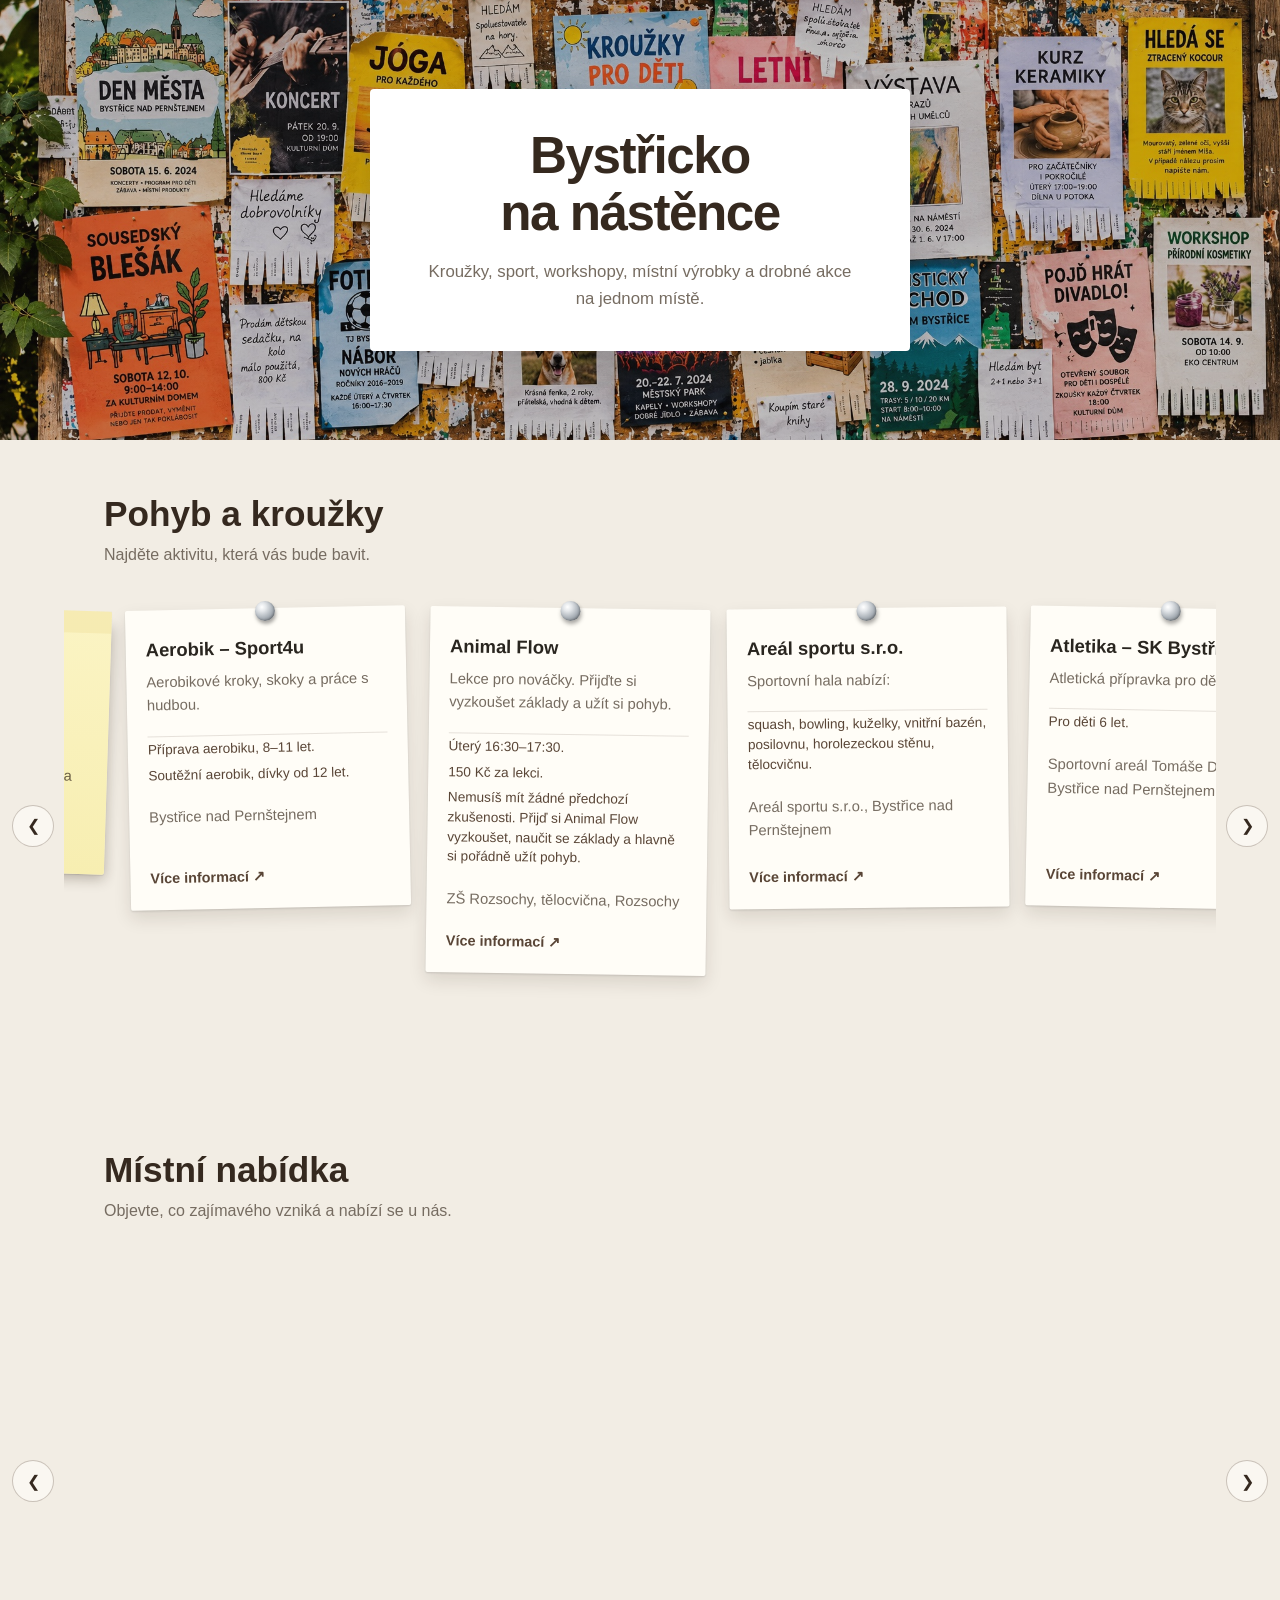
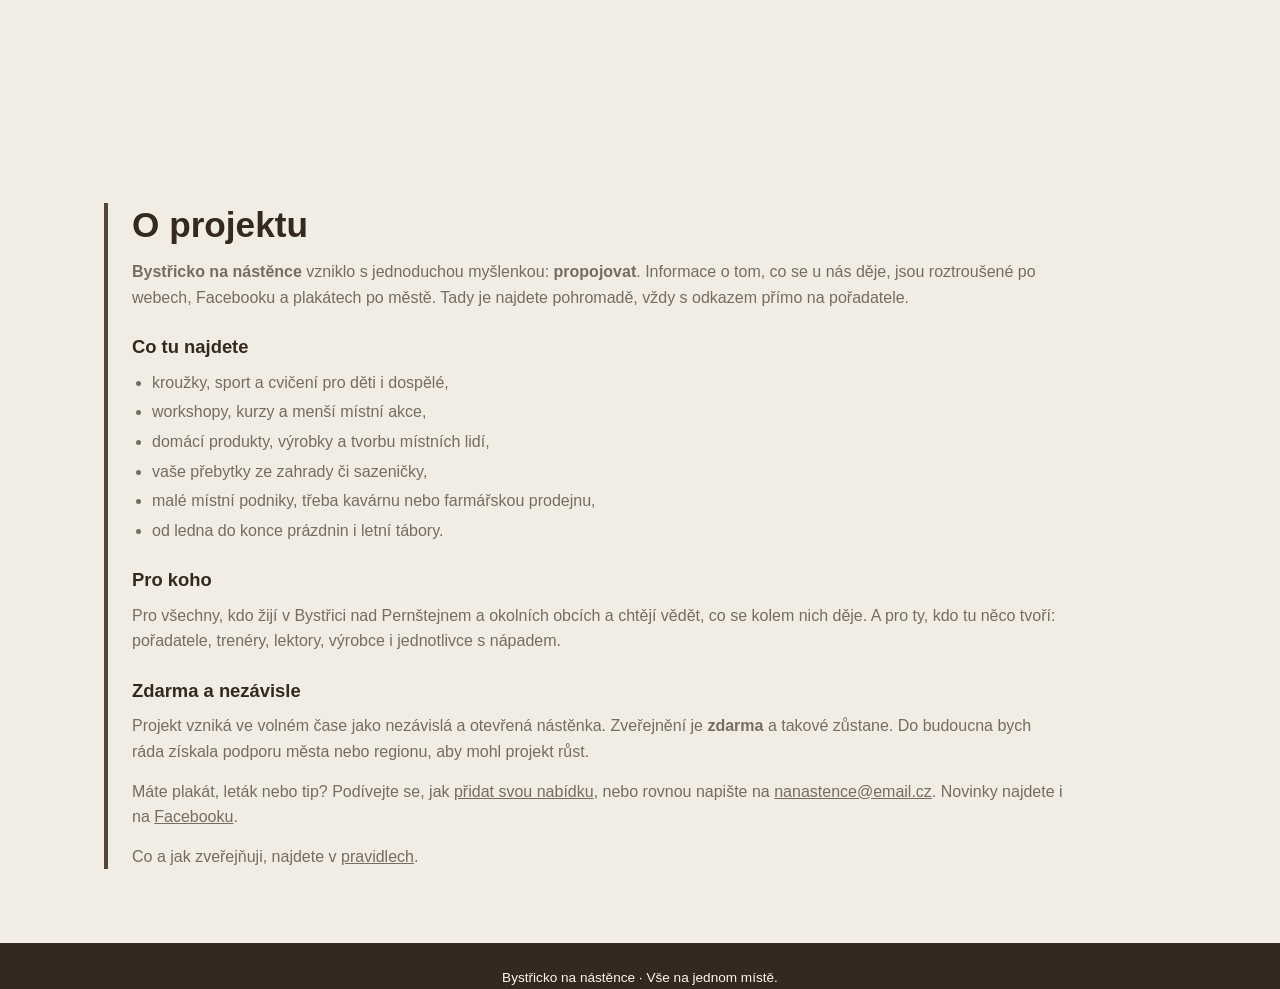
==== commit e28f723c: "Nova stranka Pridejte svou nabidku, odkazy z paticky a zlutych listku" ====
--- a/index.html
+++ b/index.html
@@ -129,10 +129,12 @@
                    Zveřejnění je <strong>zdarma</strong> a takové zůstane. Do budoucna bych ráda
                    získala podporu města nebo regionu, aby mohl projekt růst.</p>
 
-                <p>Máte plakát, leták nebo tip? Napište na
+                <p>Máte plakát, leták nebo tip? Podívejte se, jak
+                   <a href="pridat-nabidku.html">přidat svou nabídku</a>, nebo rovnou napište na
                    <a href="mailto:nanastence@email.cz">nanastence@email.cz</a>.
                    Novinky najdete i na
                    <a href="https://www.facebook.com/profile.php?id=61596601360703" target="_blank" rel="noopener">Facebooku</a>.</p>
+
                 <p>Co a jak zveřejňuji, najdete v <a href="pravidla.html">pravidlech</a>.</p>
             </div>
         </section>
@@ -142,6 +144,7 @@
     <footer class="site-footer">
         <p>Bystřicko na nástěnce · Vše na jednom místě.</p>
         <nav class="footer-links" aria-label="Informace o webu">
+            <a href="pridat-nabidku.html">Přidat nabídku</a>
             <a href="pravidla.html">Pravidla zveřejňování</a>
             <a href="ochrana-udaju.html">Ochrana osobních údajů</a>
             <a href="https://www.facebook.com/profile.php?id=61596601360703" target="_blank" rel="noopener">Facebook</a>
